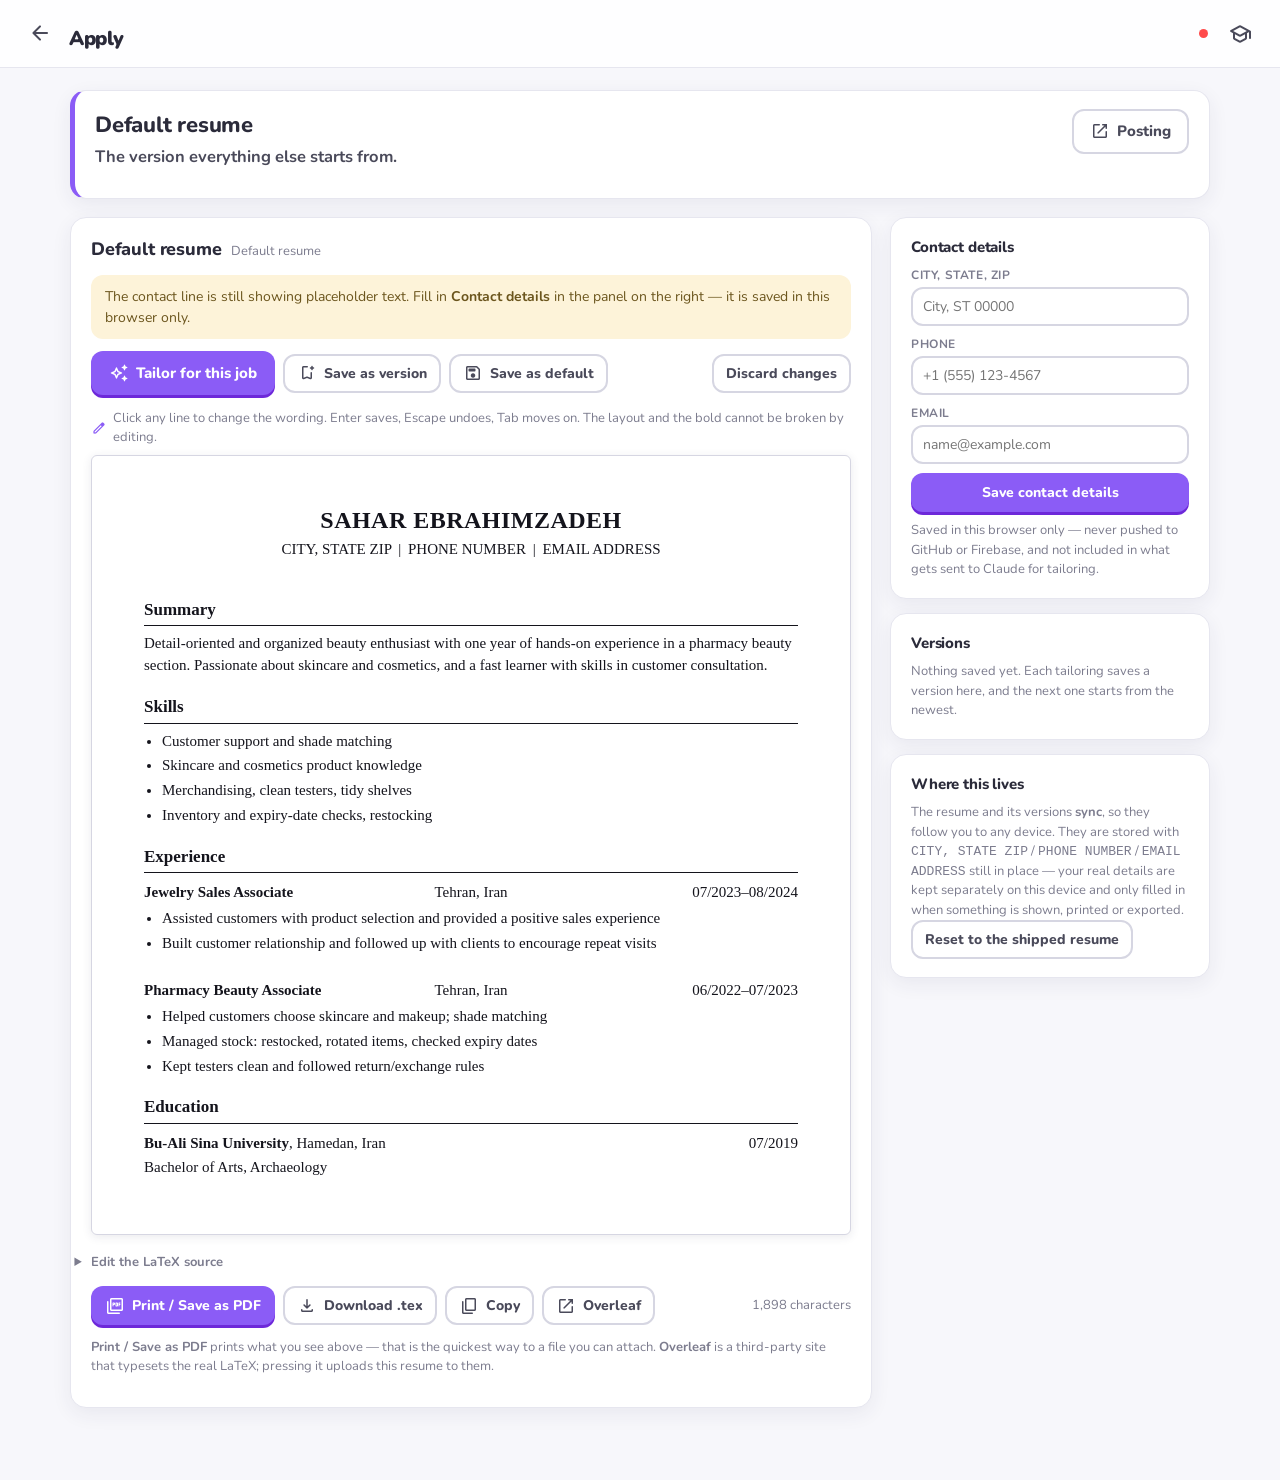
==== apply.html @ a373f222 "Edit the resume by clicking the text, not the LaTeX Click a line in the preview and it becomes edita" ====
<!DOCTYPE html>
<html lang="en">
<head>
  <meta charset="UTF-8" />
  <meta name="viewport" content="width=device-width, initial-scale=1.0" />
  <title>Apply — Jobs</title>
  <link rel="icon" href="data:image/svg+xml,%3Csvg xmlns='http://www.w3.org/2000/svg' viewBox='0 0 32 32'%3E%3Cpath fill='%238b5cf6' d='M11 7V5a3 3 0 0 1 3-3h4a3 3 0 0 1 3 3v2h6a2 2 0 0 1 2 2v16a2 2 0 0 1-2 2H4a2 2 0 0 1-2-2V9a2 2 0 0 1 2-2zm2 0h6V5a1 1 0 0 0-1-1h-4a1 1 0 0 0-1 1z'/%3E%3C/svg%3E" />
  <link rel="preconnect" href="https://fonts.googleapis.com" />
  <link rel="preconnect" href="https://fonts.gstatic.com" crossorigin />
  <link href="https://fonts.googleapis.com/css2?family=Nunito:wght@400;600;700;800;900&family=Vazirmatn:wght@400;500;700;800&display=swap" rel="stylesheet" />
  <link rel="stylesheet" href="https://fonts.googleapis.com/css2?family=Material+Symbols+Rounded:opsz,wght,FILL,GRAD@24,400,0,0" />
  <link rel="stylesheet" href="css/style.css?v=8" />
  <link rel="stylesheet" href="css/apply.css?v=8" />
</head>
<body>
  <header class="topbar">
    <div class="brand">
      <a class="icon-btn" href="index.html" title="Back to jobs" aria-label="Back to jobs">
        <span class="material-symbols-rounded">arrow_back</span>
      </a>
      <span class="brand-name">Apply</span>
    </div>
    <div class="topbar-actions">
      <span id="syncDot" class="sync-dot" title="Sync status"></span>
      <a class="icon-btn" href="interview.html" title="Interview prep" aria-label="Interview prep">
        <span class="material-symbols-rounded">school</span>
      </a>
    </div>
  </header>

  <main class="view">
    <!-- ------------------------------------------------------ the role ---- -->
    <section id="jobCard" class="job-card">
      <div class="job-card-main">
        <div class="job-card-head">
          <h1 id="jobTitle">Default resume</h1>
          <span id="jobCategory" class="chip" hidden></span>
        </div>
        <p id="jobCompany" class="job-company"></p>
        <div id="jobFacts" class="job-facts"></div>
      </div>
      <a id="jobLink" class="btn ghost" target="_blank" rel="noopener noreferrer" hidden>
        <span class="material-symbols-rounded">open_in_new</span> Posting
      </a>
    </section>

    <details id="postingBox" class="posting" hidden>
      <summary>Full posting</summary>
      <pre id="postingText"></pre>
    </details>

    <!-- ------------------------------------------------------ the resume -- -->
    <div class="apply-grid">
      <section class="editor-pane">
        <div class="pane-head">
          <h2 id="editorTitle">Resume</h2>
          <span id="editorState" class="pane-note"></span>
        </div>

        <p id="contactWarn" class="banner warn" hidden>
          The contact line is still showing placeholder text. Fill in
          <strong>Contact details</strong> in the panel on the right — it is saved in this
          browser only.
        </p>

        <div class="toolbar-row">
          <button id="tailorBtn" class="btn primary">
            <span class="material-symbols-rounded">auto_awesome</span> Tailor for this job
          </button>
          <button id="saveVersionBtn" class="btn ghost small">
            <span class="material-symbols-rounded">bookmark_add</span> Save as version
          </button>
          <button id="saveBaseBtn" class="btn ghost small" hidden>
            <span class="material-symbols-rounded">save</span> Save as default
          </button>
          <span class="spacer"></span>
          <button id="revertBtn" class="btn ghost small" hidden>Discard changes</button>
        </div>

        <!-- Opens under the button; nothing is sent until Tailor now. -->
        <div id="tailorPanel" class="tailor-panel" hidden>
          <h3 id="tailorTarget">Tailor this resume</h3>

          <label class="field">
            <span class="label">Anything Claude should know? <em>(optional)</em></span>
            <textarea id="tailorNotes" rows="4" placeholder="e.g. Lead with the jewelry job. Keep it to one page. Use the posting's own words for clienteling. Don't stretch the pharmacy role."></textarea>
          </label>

          <ul class="tailor-facts">
            <li>Claude <strong>Opus 5</strong>, high effort — a few cents and up to a minute.</li>
            <li>Sends the posting and this resume. <strong>Your contact details are not included.</strong></li>
            <li>The result is saved as a new version automatically — nothing is overwritten.</li>
          </ul>

          <div class="toolbar-row">
            <button id="tailorRunBtn" class="btn primary">
              <span class="material-symbols-rounded">auto_awesome</span> Tailor now
            </button>
            <button id="tailorCancelBtn" class="btn ghost small">Cancel</button>
            <span class="spacer"></span>
            <span class="pane-note">Ctrl+Enter</span>
          </div>
        </div>

        <p id="tailorStatus" class="status"></p>

        <!-- What she is actually sending. The LaTeX behind it is one toggle away. -->
        <p class="hint edit-hint">
          <span class="material-symbols-rounded">edit</span>
          Click any line to change the wording. Enter saves, Escape undoes, Tab moves on.
          The layout and the bold cannot be broken by editing.
        </p>
        <div id="paper" class="paper" aria-label="Resume preview"></div>

        <details id="sourceBox" class="source">
          <summary>Edit the LaTeX source</summary>
          <textarea id="latex" spellcheck="false" aria-label="Resume LaTeX source"></textarea>
          <p class="hint">The preview above updates as you type.</p>
        </details>

        <div class="toolbar-row">
          <button id="printBtn" class="btn primary small">
            <span class="material-symbols-rounded">picture_as_pdf</span> Print / Save as PDF
          </button>
          <button id="downloadBtn" class="btn ghost small">
            <span class="material-symbols-rounded">download</span> Download .tex
          </button>
          <button id="copyBtn" class="btn ghost small">
            <span class="material-symbols-rounded">content_copy</span> Copy
          </button>
          <form id="overleafForm" action="https://www.overleaf.com/docs" method="post" target="_blank">
            <input type="hidden" name="snip" id="overleafSnip" />
            <input type="hidden" name="snip_name" id="overleafName" />
            <button type="submit" class="btn ghost small" title="Opens Overleaf in a new tab and typesets it properly there">
              <span class="material-symbols-rounded">open_in_new</span> Overleaf
            </button>
          </form>
          <span class="spacer"></span>
          <span id="charCount" class="pane-note"></span>
        </div>
        <p class="hint">
          <strong>Print / Save as PDF</strong> prints what you see above — that is the quickest way
          to a file you can attach. <strong>Overleaf</strong> is a third-party site that typesets the
          real LaTeX; pressing it uploads this resume to them.
        </p>
      </section>

      <!-- ---------------------------------------------------- side panel -- -->
      <aside class="side-pane">
        <div id="changesBox" class="panel" hidden>
          <h3>What Claude changed</h3>
          <ul id="changesList" class="changes"></ul>
        </div>

        <div class="panel">
          <h3>Contact details</h3>
          <form id="contactForm" class="contact-form" autocomplete="on">
            <label class="field">
              <span class="label">City, state, ZIP</span>
              <input id="contactAddress" type="text" placeholder="City, ST 00000"
                     autocomplete="address-level2" />
            </label>
            <label class="field">
              <span class="label">Phone</span>
              <input id="contactPhone" type="tel" placeholder="+1 (555) 123-4567"
                     autocomplete="tel" />
            </label>
            <label class="field">
              <span class="label">Email</span>
              <input id="contactEmail" type="email" placeholder="name@example.com"
                     autocomplete="email" />
            </label>
            <button type="submit" class="btn primary small wide">Save contact details</button>
          </form>
          <p class="pane-note contact-note">
            Saved in this browser only — never pushed to GitHub or Firebase, and not included
            in what gets sent to Claude for tailoring.
          </p>
        </div>

        <div class="panel">
          <h3>Versions</h3>
          <p id="versionsEmpty" class="pane-note">
            Nothing saved yet. Each tailoring saves a version here, and the next one starts
            from the newest.
          </p>
          <ul id="versionList" class="versions"></ul>
        </div>

        <div class="panel">
          <h3>Where this lives</h3>
          <p class="pane-note">
            The resume and its versions <strong>sync</strong>, so they follow you to any device.
            They are stored with <code>CITY, STATE ZIP</code> / <code>PHONE NUMBER</code> /
            <code>EMAIL ADDRESS</code> still in place — your real details are kept separately on
            this device and only filled in when something is shown, printed or exported.
          </p>
          <button id="resetBtn" class="btn ghost small">Reset to the shipped resume</button>
        </div>
      </aside>
    </div>
  </main>

  <div id="toast" class="toast" hidden></div>

  <script src="js/store.js?v=8"></script>
  <script src="js/sync.js?v=8"></script>
  <script src="js/ui.js?v=8"></script>
  <script src="js/data.js?v=8"></script>
  <script src="js/resume.js?v=8"></script>
  <script src="js/latex-render.js?v=8"></script>
  <script src="js/tailor.js?v=8"></script>
  <script src="js/apply.js?v=8"></script>
</body>
</html>
---- css/style.css ----
/* Jobs — matches the Systems shell. Vanilla, no build. */

:root {
  --bg: #f7f7fb;
  --card: #ffffff;
  --card-2: #f3f4f9;
  --border: #e6e6ef;
  --border-2: #d6d6e2;
  --text: #2b2b3a;
  --soft: #4a4a5a;
  --muted: #7c7c8e;

  --primary: #8b5cf6;
  --primary-2: #7c3aed;
  --primary-dark: #6d28d9;
  --primary-soft: #ede9fe;

  --green: #58cc02;
  --green-dark: #58a700;
  --red: #ff4b4b;
  --red-dark: #e63b3b;
  --red-soft: #ffe1e1;
  --amber-soft: #fdf3d9;
  --amber-ink: #6b551d;

  --r-sm: 12px;
  --r-md: 16px;
  --r-lg: 20px;

  --shadow-md: 0 6px 20px rgba(45, 45, 80, .07);
  --shadow-lg: 0 24px 64px rgba(45, 45, 80, .22);

  --maxw: 1180px;
}

* { box-sizing: border-box; }
html, body { height: 100%; margin: 0; }

body {
  background: var(--bg);
  color: var(--text);
  /* Vazirmatn sits after Nunito so Persian/Arabic glyphs are styled for free */
  font-family: "Nunito", "Vazirmatn", ui-sans-serif, system-ui, -apple-system, "Segoe UI", Roboto, sans-serif;
  font-size: 16.5px;
  line-height: 1.5;
  min-height: 100vh;
  display: flex;
  flex-direction: column;
  -webkit-font-smoothing: antialiased;
  text-rendering: optimizeLegibility;
}

h1, h2, h3 { margin: 0; font-weight: 800; letter-spacing: -0.01em; }
a { color: inherit; text-decoration: none; }
button { font: inherit; color: inherit; cursor: pointer; }

.material-symbols-rounded {
  font-family: "Material Symbols Rounded";
  font-weight: normal; font-style: normal;
  font-size: 24px; line-height: 1;
  display: inline-block; vertical-align: middle;
  -webkit-font-smoothing: antialiased;
}

/* ── topbar ─────────────────────────────────────────── */

.topbar {
  position: sticky; top: 0; z-index: 10;
  display: flex; align-items: center; justify-content: space-between;
  padding: 13px 20px;
  background: rgba(255, 255, 255, .85);
  backdrop-filter: saturate(1.4) blur(10px);
  border-bottom: 1px solid var(--border);
}

.brand { display: flex; align-items: baseline; gap: 9px; }
.brand-mark { color: var(--primary); font-size: 18px; }
.brand-name { font-weight: 900; font-size: 20px; letter-spacing: -0.02em; }
.brand-count { color: var(--muted); font-size: 14px; font-weight: 700; font-variant-numeric: tabular-nums; }

.topbar-actions { display: flex; align-items: center; gap: 6px; }

.icon-btn {
  display: grid; place-items: center;
  width: 40px; height: 40px;
  border: none; border-radius: 50%;
  background: transparent; color: var(--soft);
}
.icon-btn:hover { background: var(--card-2); color: var(--text); }

.sync-dot {
  width: 9px; height: 9px; border-radius: 50%;
  background: var(--green); margin-right: 6px;
  transition: background .2s ease;
}
.sync-dot.offline { background: var(--muted); }
.sync-dot.error { background: var(--red); }

/* ── layout ─────────────────────────────────────────── */

.view {
  flex: 1;
  width: 100%;
  max-width: var(--maxw);
  margin: 0 auto;
  padding: 22px 20px 72px;
}

/* ── controls ───────────────────────────────────────── */

input, select, textarea {
  font: inherit;
  color: var(--text);
  background: var(--card);
  border: 2px solid var(--border-2);
  border-radius: var(--r-sm);
  padding: 10px 13px;
  outline: none;
  transition: border-color .12s ease;
}
input:focus, select:focus, textarea:focus { border-color: var(--primary); }
textarea { resize: vertical; width: 100%; font-family: inherit; line-height: 1.55; }

.btn {
  display: inline-flex; align-items: center; gap: 7px;
  font-weight: 800; font-size: 15px;
  border: 2px solid transparent;
  border-radius: var(--r-sm);
  padding: 9px 16px;
  white-space: nowrap;
  transition: transform .08s ease, background .12s ease, border-color .12s ease;
}
.btn:active { transform: translateY(1px); }
.btn .material-symbols-rounded { font-size: 20px; }

.btn.primary { background: var(--primary); color: #fff; box-shadow: 0 3px 0 var(--primary-dark); }
.btn.primary:hover:not(:disabled) { background: var(--primary-2); }
.btn.primary:disabled { opacity: .55; cursor: default; box-shadow: none; }
.btn.ghost { background: var(--card); border-color: var(--border-2); color: var(--soft); }
.btn.ghost:hover { background: var(--card-2); color: var(--text); }
.btn.danger { background: transparent; color: var(--red-dark); }
.btn.danger:hover { background: var(--red-soft); }
.btn.small { padding: 7px 12px; font-size: 14px; }
.btn.wide { justify-content: center; width: 100%; }
.btn-row { display: flex; gap: 8px; flex-wrap: wrap; }

/* ── toolbar ────────────────────────────────────────── */

.toolbar { display: flex; gap: 10px; align-items: center; margin-bottom: 18px; flex-wrap: wrap; }

.search-wrap { position: relative; flex: 1; min-width: 200px; }
.search-wrap .material-symbols-rounded {
  position: absolute; left: 12px; top: 50%; transform: translateY(-50%);
  color: var(--muted); font-size: 21px; pointer-events: none;
}
.search-wrap input { width: 100%; padding-left: 40px; }

/* ── table ──────────────────────────────────────────── */

.table-wrap {
  background: var(--card);
  border: 1px solid var(--border);
  border-radius: var(--r-md);
  box-shadow: var(--shadow-md);
  overflow-x: auto;
}

table { width: 100%; border-collapse: collapse; font-size: 15px; }

th {
  text-align: left;
  font-size: 12px; font-weight: 800;
  letter-spacing: .05em; text-transform: uppercase;
  color: var(--muted);
  padding: 13px 15px;
  border-bottom: 2px solid var(--border);
  background: var(--card-2);
  white-space: nowrap;
}
th[data-sort] { cursor: pointer; user-select: none; }
th[data-sort]:hover { color: var(--text); }
th .arrow { font-size: 10px; opacity: .8; }

td { padding: 13px 15px; border-bottom: 1px solid var(--border); vertical-align: top; }
tbody tr:last-child td { border-bottom: none; }
tbody tr:hover { background: var(--card-2); }

.cell-title { font-weight: 800; }
.cell-muted { color: var(--muted); }
.cell-pay { font-variant-numeric: tabular-nums; white-space: nowrap; font-weight: 700; }
.col-tight { width: 1%; white-space: nowrap; }

td a { color: var(--primary-2); font-weight: 700; }
td a:hover { text-decoration: underline; }

/* Addresses are reference detail, not something to scan — set back so the
   title and company read first. Still a link, so it colours up on hover. */
.cell-address, .cell-address a { font-size: 13px; font-weight: 500; color: var(--muted); }
.cell-address a:hover { color: var(--primary-2); }

.chip {
  display: inline-block;
  padding: 3px 11px;
  border-radius: 999px;
  font-size: 13px; font-weight: 800;
  white-space: nowrap;
}

.row-edit {
  border: none; background: transparent;
  color: var(--muted); border-radius: 8px;
  padding: 4px 8px; font-size: 14px; font-weight: 700;
}
.row-edit:hover { background: var(--border); color: var(--text); }

/* The primary action on a row — this is what the table exists for. */
.row-apply {
  display: inline-flex; align-items: center; gap: 5px;
  padding: 5px 11px 5px 8px; border-radius: 999px;
  background: var(--primary-soft); color: var(--primary-dark);
  font-size: 14px; font-weight: 800; white-space: nowrap;
}
.row-apply .material-symbols-rounded { font-size: 17px; }
.row-apply:hover { background: var(--primary); color: #fff; }

/* ── empty state ────────────────────────────────────── */

.empty { text-align: center; padding: 70px 24px; color: var(--muted); }
.empty-icon { font-size: 48px; color: var(--border-2); }
.empty-title { font-size: 19px; font-weight: 800; color: var(--text); margin: 10px 0 6px; }
.empty-sub { margin: 0; }

/* ── modals ─────────────────────────────────────────── */

.modal {
  border: none; padding: 0;
  border-radius: var(--r-lg);
  width: min(760px, calc(100vw - 28px));
  max-height: calc(100vh - 40px);
  background: var(--card);
  color: var(--text);
  box-shadow: var(--shadow-lg);
}
.modal.narrow { width: min(500px, calc(100vw - 28px)); }
.modal::backdrop { background: rgba(30, 30, 50, .42); backdrop-filter: blur(2px); }

.modal form { display: flex; flex-direction: column; max-height: calc(100vh - 40px); }

.modal-head {
  display: flex; align-items: center; justify-content: space-between;
  padding: 16px 20px; border-bottom: 1px solid var(--border);
}
.modal-head h2 { font-size: 18px; }

.modal-body { padding: 18px 20px; overflow-y: auto; display: flex; flex-direction: column; gap: 15px; }

.modal-foot {
  display: flex; gap: 8px; align-items: center;
  padding: 14px 20px; border-top: 1px solid var(--border);
  background: var(--card-2);
  border-radius: 0 0 var(--r-lg) var(--r-lg);
}
.spacer { flex: 1; }

/* ── fields ─────────────────────────────────────────── */

.field { display: flex; flex-direction: column; gap: 6px; min-width: 0; }

.label {
  font-size: 12px; font-weight: 800;
  letter-spacing: .05em; text-transform: uppercase;
  color: var(--muted);
}

.hint { font-size: 13px; color: var(--muted); line-height: 1.45; }
.hint.ok { color: var(--green-dark); font-weight: 800; }
.hint.warn { color: var(--red-dark); font-weight: 700; }

.grid { display: grid; grid-template-columns: 1fr 1fr; gap: 15px; }

.with-button { display: flex; gap: 7px; }
.with-button select, .with-button input { flex: 1; min-width: 0; }

.pay-row { display: flex; gap: 7px; align-items: center; }
.pay-row input { width: 0; flex: 1; min-width: 0; }
.pay-row select { flex: 0 0 auto; }
.dash { color: var(--muted); }

.rule { border: none; border-top: 1px solid var(--border); margin: 2px 0; }

.extract-row { display: flex; align-items: center; gap: 12px; flex-wrap: wrap; }
.status { font-size: 14px; color: var(--muted); font-weight: 700; }
.status.error { color: var(--red-dark); }
.status.ok { color: var(--green-dark); }

.checkbox { display: flex; align-items: center; gap: 9px; font-size: 15px; cursor: pointer; }
.checkbox input { width: 18px; height: 18px; padding: 0; accent-color: var(--primary); cursor: pointer; }

.chip-list { display: flex; flex-wrap: wrap; gap: 6px; margin-bottom: 4px; }
.chip-list .chip { display: inline-flex; align-items: center; gap: 7px; }
.chip-list .chip button {
  border: none; background: none; color: inherit;
  opacity: .55; font-size: 15px; line-height: 1; padding: 0;
}
.chip-list .chip button:hover { opacity: 1; }

/* ── toast ──────────────────────────────────────────── */

.toast {
  position: fixed; bottom: 24px; left: 50%; transform: translateX(-50%);
  background: var(--text); color: #fff;
  padding: 11px 20px; border-radius: 999px;
  font-size: 15px; font-weight: 700;
  box-shadow: var(--shadow-md); z-index: 40;
}

@media (max-width: 720px) {
  .grid { grid-template-columns: 1fr; }
  .toolbar { flex-direction: column; align-items: stretch; }
  .view { padding: 16px 14px 60px; }
  td, th { padding: 11px 12px; }
}
---- css/apply.css ----
/* Apply page — the role at the top, the resume underneath. */

/* ── the role ───────────────────────────────────────── */

.job-card {
  display: flex; align-items: flex-start; gap: 16px;
  background: var(--card);
  border: 1px solid var(--border);
  border-left: 5px solid var(--primary);
  border-radius: var(--r-md);
  box-shadow: var(--shadow-md);
  padding: 18px 20px;
}

.job-card-main { flex: 1; min-width: 0; }
.job-card-head { display: flex; align-items: center; gap: 10px; flex-wrap: wrap; }
.job-card-head h1 { font-size: 22px; }
.job-company { margin: 3px 0 0; font-weight: 700; color: var(--soft); }

.job-facts { display: flex; flex-wrap: wrap; gap: 6px 18px; margin-top: 10px; font-size: 14px; }
.job-facts span { color: var(--muted); }
.job-facts b { font-weight: 700; color: var(--soft); }
.job-facts a { color: var(--primary-2); font-weight: 700; }
.job-facts a:hover { text-decoration: underline; }

.posting {
  margin-top: 12px;
  background: var(--card);
  border: 1px solid var(--border);
  border-radius: var(--r-md);
  padding: 12px 16px;
}
.posting summary { cursor: pointer; font-weight: 700; color: var(--soft); }
.posting pre {
  margin: 12px 0 0; max-height: 300px; overflow: auto;
  white-space: pre-wrap; word-break: break-word;
  font-size: 13px; line-height: 1.55; color: var(--soft);
}

/* ── layout ─────────────────────────────────────────── */

.apply-grid {
  display: grid; grid-template-columns: minmax(0, 1fr) 320px;
  gap: 18px; margin-top: 18px; align-items: start;
}

.editor-pane, .panel {
  background: var(--card);
  border: 1px solid var(--border);
  border-radius: var(--r-md);
  box-shadow: var(--shadow-md);
  padding: 18px 20px;
}

.side-pane { display: flex; flex-direction: column; gap: 14px; }

.pane-head { display: flex; align-items: baseline; gap: 10px; margin-bottom: 12px; }
.pane-head h2 { font-size: 18px; }
.panel h3 { font-size: 15px; margin-bottom: 8px; }
.pane-note { color: var(--muted); font-size: 13px; margin: 0; }

.toolbar-row {
  display: flex; flex-wrap: wrap; align-items: center; gap: 8px; margin: 10px 0;
}
.toolbar-row .spacer { flex: 1; }
.toolbar-row form { margin: 0; }

.edit-hint {
  display: flex; align-items: center; gap: 6px;
  margin: 0 0 8px;
}
.edit-hint .material-symbols-rounded { font-size: 16px; color: var(--primary); }

/* ── the rendered resume ────────────────────────────── */

/* Approximates the compiled PDF: serif face, the article class's heading
   weights, and a sheet of paper to sit on. */
.paper {
  background: #fff;
  border: 1px solid var(--border-2);
  border-radius: 6px;
  box-shadow: 0 2px 10px rgba(45, 45, 80, .10);
  padding: 46px 52px;
  font-family: "Latin Modern Roman", "Computer Modern", Georgia, "Times New Roman", Times, serif;
  font-size: 15px;
  line-height: 1.45;
  color: #14141c;
  overflow-x: auto;
}

.paper p { margin: 0 0 9px; }
.paper a { color: inherit; text-decoration: none; }
.paper a:hover { text-decoration: underline; }

/* Matches the \titleformat rule in the preamble. */
.paper h2 {
  font-size: 17px; font-weight: 700; letter-spacing: 0;
  margin: 18px 0 7px;
  padding-bottom: 3px;
  border-bottom: 1px solid #14141c;
}
.paper h2:first-child { margin-top: 0; }
.paper h3 { font-size: 15px; font-weight: 700; margin: 13px 0 5px; }

.paper ul, .paper ol { margin: 4px 0 9px; padding-left: 18px; }
.paper li { margin: 0 0 3px; }

/* \hfill — parts pushed apart across the line */
.r-row { display: flex; gap: 14px; align-items: baseline; margin: 9px 0 2px; }
.r-row > span:first-child { text-align: left; }
.r-row > span { flex: 1; text-align: center; }
.r-row > span:last-child { text-align: right; white-space: nowrap; }
.r-row > span:only-child { text-align: left; }

.r-center { text-align: center; margin-bottom: 14px; line-height: 1.5; }

.r-xl { font-size: 24px; letter-spacing: .02em; }
.r-lg { font-size: 20px; }
.r-md { font-size: 17px; }
.r-sm { font-size: 13px; }
.r-xs { font-size: 12px; }
.r-ul { text-decoration: underline; }
.r-tt { font-family: ui-monospace, Consolas, monospace; font-size: .92em; }

/* ── click a line to edit it ────────────────────────── */

/* Each .ed is one run of prose. The formatting around it is not selectable,
   so editing can only ever change words. */
.ed {
  cursor: text;
  border-radius: 3px;
  /* box-shadow rather than padding, so nothing shifts on hover */
  transition: background-color .12s ease, box-shadow .12s ease;
}
.paper:hover .ed:hover {
  background: #fff6d8;
  box-shadow: 0 0 0 2px #fff6d8;
}
.ed-active,
.paper:hover .ed-active:hover {
  background: #fff;
  box-shadow: 0 0 0 2px var(--primary);
  outline: none;
}
.ed-locked { cursor: not-allowed; opacity: .95; }
.paper:hover .ed-locked:hover {
  background: var(--card-2);
  box-shadow: 0 0 0 2px var(--card-2);
}

/* ── the source, tucked away ────────────────────────── */

.source { margin-top: 14px; }
.source summary {
  cursor: pointer; font-size: 13px; font-weight: 700;
  color: var(--muted); padding: 4px 0;
  list-style-position: outside;
}
.source summary:hover { color: var(--primary-2); }

#latex {
  width: 100%; min-height: 320px; resize: vertical; margin-top: 8px;
  font-family: ui-monospace, "Cascadia Mono", "SF Mono", Menlo, Consolas, monospace;
  font-size: 13px; line-height: 1.6;
  tab-size: 2;
  white-space: pre; overflow-wrap: normal; overflow-x: auto;
}

/* ── banners ────────────────────────────────────────── */

.banner {
  border-radius: var(--r-sm); padding: 11px 14px;
  font-size: 14px; margin: 0 0 12px;
}
.banner.warn { background: var(--amber-soft); color: var(--amber-ink); }

/* ── tailoring confirmation ─────────────────────────── */

.tailor-panel {
  background: var(--card-2);
  border: 1px solid var(--border-2);
  border-radius: var(--r-md);
  padding: 15px 17px;
  margin: 4px 0 12px;
}
.tailor-panel h3 { font-size: 15px; margin-bottom: 11px; }
.tailor-panel .field { display: grid; gap: 4px; }
.tailor-panel .label { font-size: 13px; font-weight: 700; color: var(--soft); }
.tailor-panel .label em { font-weight: 500; color: var(--muted); font-style: normal; }
.tailor-panel textarea { font-size: 14px; resize: vertical; }
.tailor-panel .toolbar-row { margin-bottom: 0; }

.tailor-facts {
  list-style: none; margin: 11px 0 4px; padding: 0;
  display: grid; gap: 5px;
  font-size: 12.5px; color: var(--muted);
}
.tailor-facts li { padding-left: 15px; position: relative; }
.tailor-facts li::before {
  content: "•"; position: absolute; left: 2px; color: var(--border-2); font-weight: 800;
}
.tailor-facts strong { color: var(--soft); font-weight: 800; }

/* ── contact details ────────────────────────────────── */

.contact-form { display: grid; gap: 9px; }
.contact-form .field { display: grid; gap: 3px; }
.contact-form .label { font-size: 12px; font-weight: 700; color: var(--muted); }
.contact-form input { font-size: 14px; padding: 7px 10px; }
.btn.wide { width: 100%; justify-content: center; }
.contact-note { margin-top: 9px; }

/* ── changes + versions ─────────────────────────────── */

.changes { list-style: none; margin: 0; padding: 0; display: grid; gap: 8px; }
.changes li {
  font-size: 13px; line-height: 1.5; color: var(--soft);
  padding-left: 18px; position: relative;
}
.changes li::before {
  content: "→"; position: absolute; left: 0; color: var(--primary); font-weight: 800;
}

.versions { list-style: none; margin: 0; padding: 0; display: grid; gap: 8px; }
.versions:empty { display: none; }

.version {
  border: 1px solid var(--border); border-radius: var(--r-sm);
  padding: 9px 11px; display: flex; align-items: center; gap: 8px;
}
.version.active { border-color: var(--primary); background: var(--primary-soft); }
.version-main { flex: 1; min-width: 0; cursor: pointer; }
.version-name {
  font-weight: 700; font-size: 14px;
  overflow: hidden; text-overflow: ellipsis; white-space: nowrap;
}
.version-date { font-size: 12px; color: var(--muted); }

.version button {
  background: none; border: none; padding: 2px 5px; border-radius: 7px;
  color: var(--muted); line-height: 1;
}
.version button:hover { background: var(--red-soft); color: var(--red-dark); }

/* ── narrow screens ─────────────────────────────────── */

@media (max-width: 900px) {
  .apply-grid { grid-template-columns: minmax(0, 1fr); }
  .job-card { flex-direction: column; }
  .paper { padding: 26px 22px; font-size: 14px; }
  .r-row { flex-wrap: wrap; gap: 2px 12px; }
  .r-row > span, .r-row > span:last-child { text-align: left; flex: none; }
  #latex { min-height: 260px; }
}

/* Ctrl+P prints just the resume, no chrome. The page margin matches the
   geometry package in the preamble (0.85in), so the printed page and the
   Overleaf PDF have the same shape — without it the text runs edge to edge. */
@media print {
  /* The margin lives on .paper, not on @page. A browser's "Margins: None"
     setting overrides @page and would print edge to edge; element padding it
     cannot touch. @page is zeroed so the two don't stack. */
  @page { size: letter; margin: 0; }

  .topbar, .job-card, .posting, .side-pane, .toolbar-row, .source,
  .banner, .hint, .status, .pane-head, .toast,
  .tailor-panel { display: none !important; }

  html, body { background: #fff; margin: 0; padding: 0; }
  .view { padding: 0; margin: 0; max-width: none; width: auto; }
  .apply-grid { display: block; gap: 0; margin: 0; }
  .editor-pane { border: none; box-shadow: none; padding: 0; border-radius: 0; }

  .paper {
    border: none; box-shadow: none; border-radius: 0; margin: 0; width: auto;
    padding: 0.85in;                  /* matches \usepackage[margin=0.85in]{geometry} */
    font-size: 11pt; line-height: 1.4;
    overflow: visible;
  }
  /* no editing affordances on paper */
  .ed, .ed-active, .ed-locked {
    background: none !important; box-shadow: none !important; cursor: auto;
  }
  /* Don't strand a heading or split a job across the page break. */
  .paper h2, .paper h3 { break-after: avoid; page-break-after: avoid; }
  .paper .r-row { break-after: avoid; page-break-after: avoid; }
  .paper li { break-inside: avoid; page-break-inside: avoid; }
}
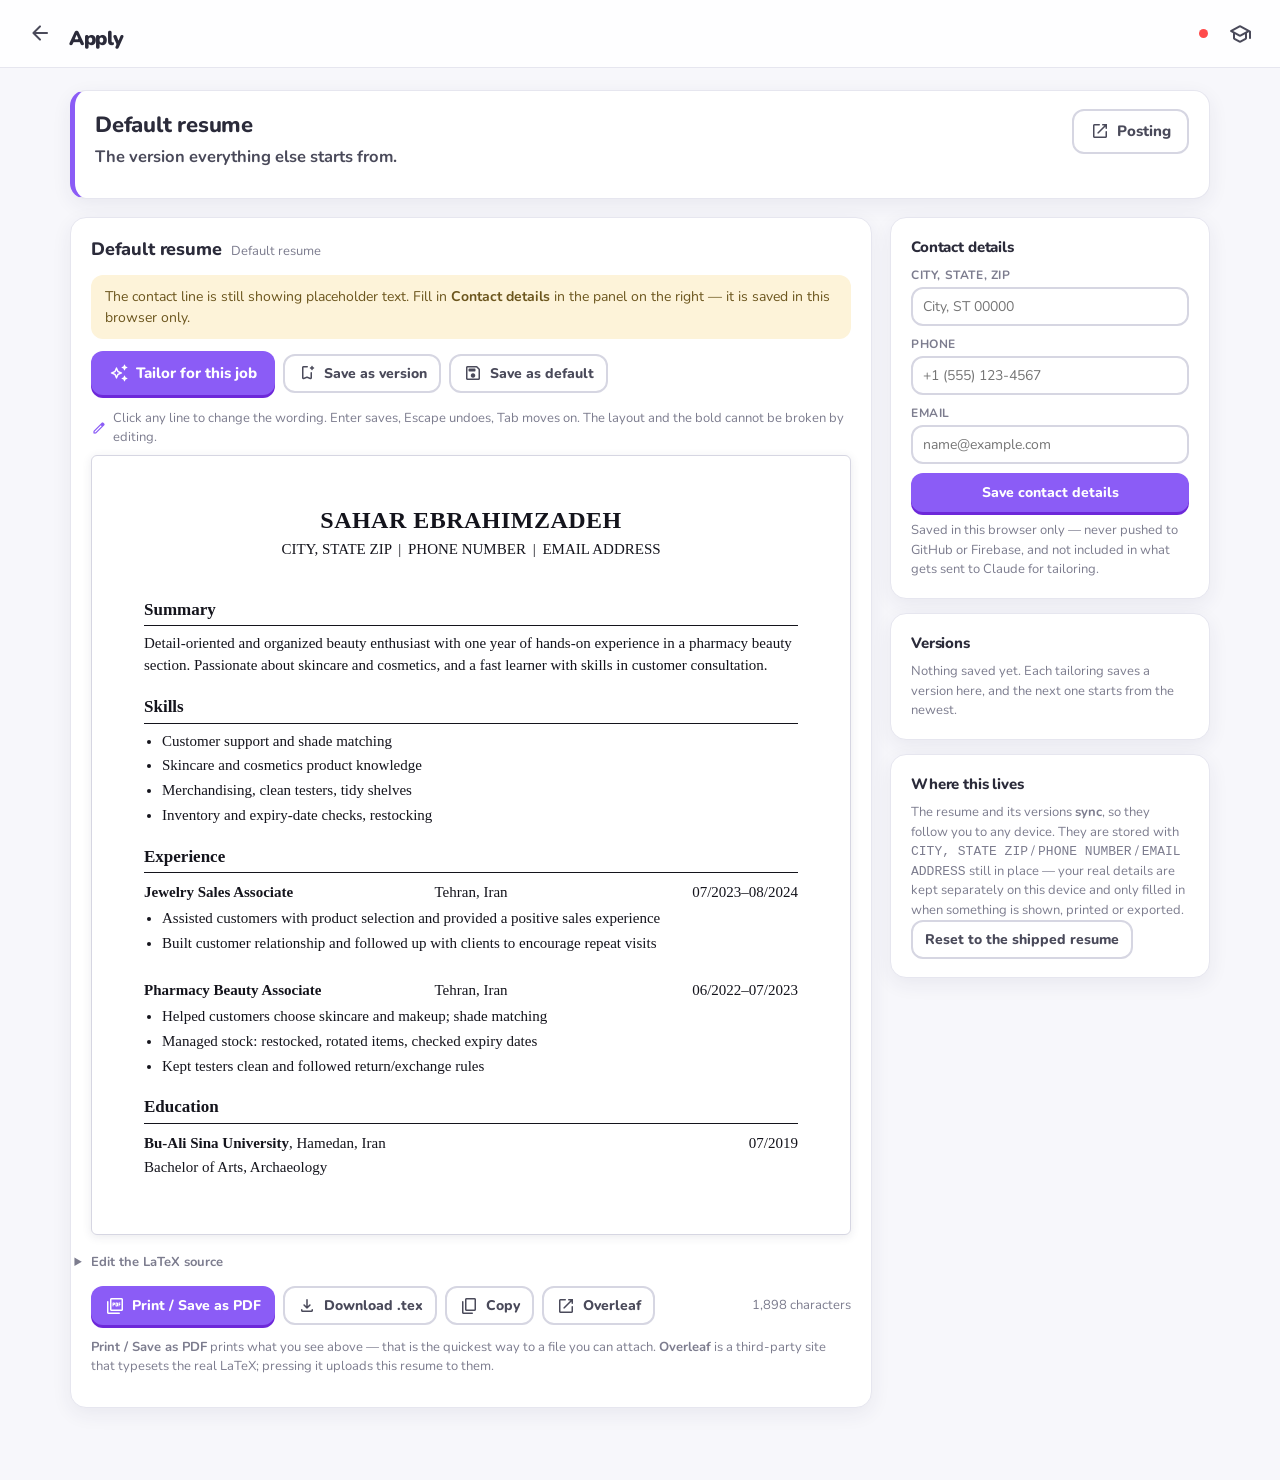
==== commit 48699211: "Autosave the resume — edits were being lost on reload Firebase held no resume keys at all, which rul" ====
--- a/apply.html
+++ b/apply.html
@@ -9,8 +9,8 @@
   <link rel="preconnect" href="https://fonts.gstatic.com" crossorigin />
   <link href="https://fonts.googleapis.com/css2?family=Nunito:wght@400;600;700;800;900&family=Vazirmatn:wght@400;500;700;800&display=swap" rel="stylesheet" />
   <link rel="stylesheet" href="https://fonts.googleapis.com/css2?family=Material+Symbols+Rounded:opsz,wght,FILL,GRAD@24,400,0,0" />
-  <link rel="stylesheet" href="css/style.css?v=8" />
-  <link rel="stylesheet" href="css/apply.css?v=8" />
+  <link rel="stylesheet" href="css/style.css?v=9" />
+  <link rel="stylesheet" href="css/apply.css?v=9" />
 </head>
 <body>
   <header class="topbar">
@@ -74,7 +74,6 @@
             <span class="material-symbols-rounded">save</span> Save as default
           </button>
           <span class="spacer"></span>
-          <button id="revertBtn" class="btn ghost small" hidden>Discard changes</button>
         </div>
 
         <!-- Opens under the button; nothing is sent until Tailor now. -->
@@ -203,13 +202,13 @@
 
   <div id="toast" class="toast" hidden></div>
 
-  <script src="js/store.js?v=8"></script>
-  <script src="js/sync.js?v=8"></script>
-  <script src="js/ui.js?v=8"></script>
-  <script src="js/data.js?v=8"></script>
-  <script src="js/resume.js?v=8"></script>
-  <script src="js/latex-render.js?v=8"></script>
-  <script src="js/tailor.js?v=8"></script>
-  <script src="js/apply.js?v=8"></script>
+  <script src="js/store.js?v=9"></script>
+  <script src="js/sync.js?v=9"></script>
+  <script src="js/ui.js?v=9"></script>
+  <script src="js/data.js?v=9"></script>
+  <script src="js/resume.js?v=9"></script>
+  <script src="js/latex-render.js?v=9"></script>
+  <script src="js/tailor.js?v=9"></script>
+  <script src="js/apply.js?v=9"></script>
 </body>
 </html>
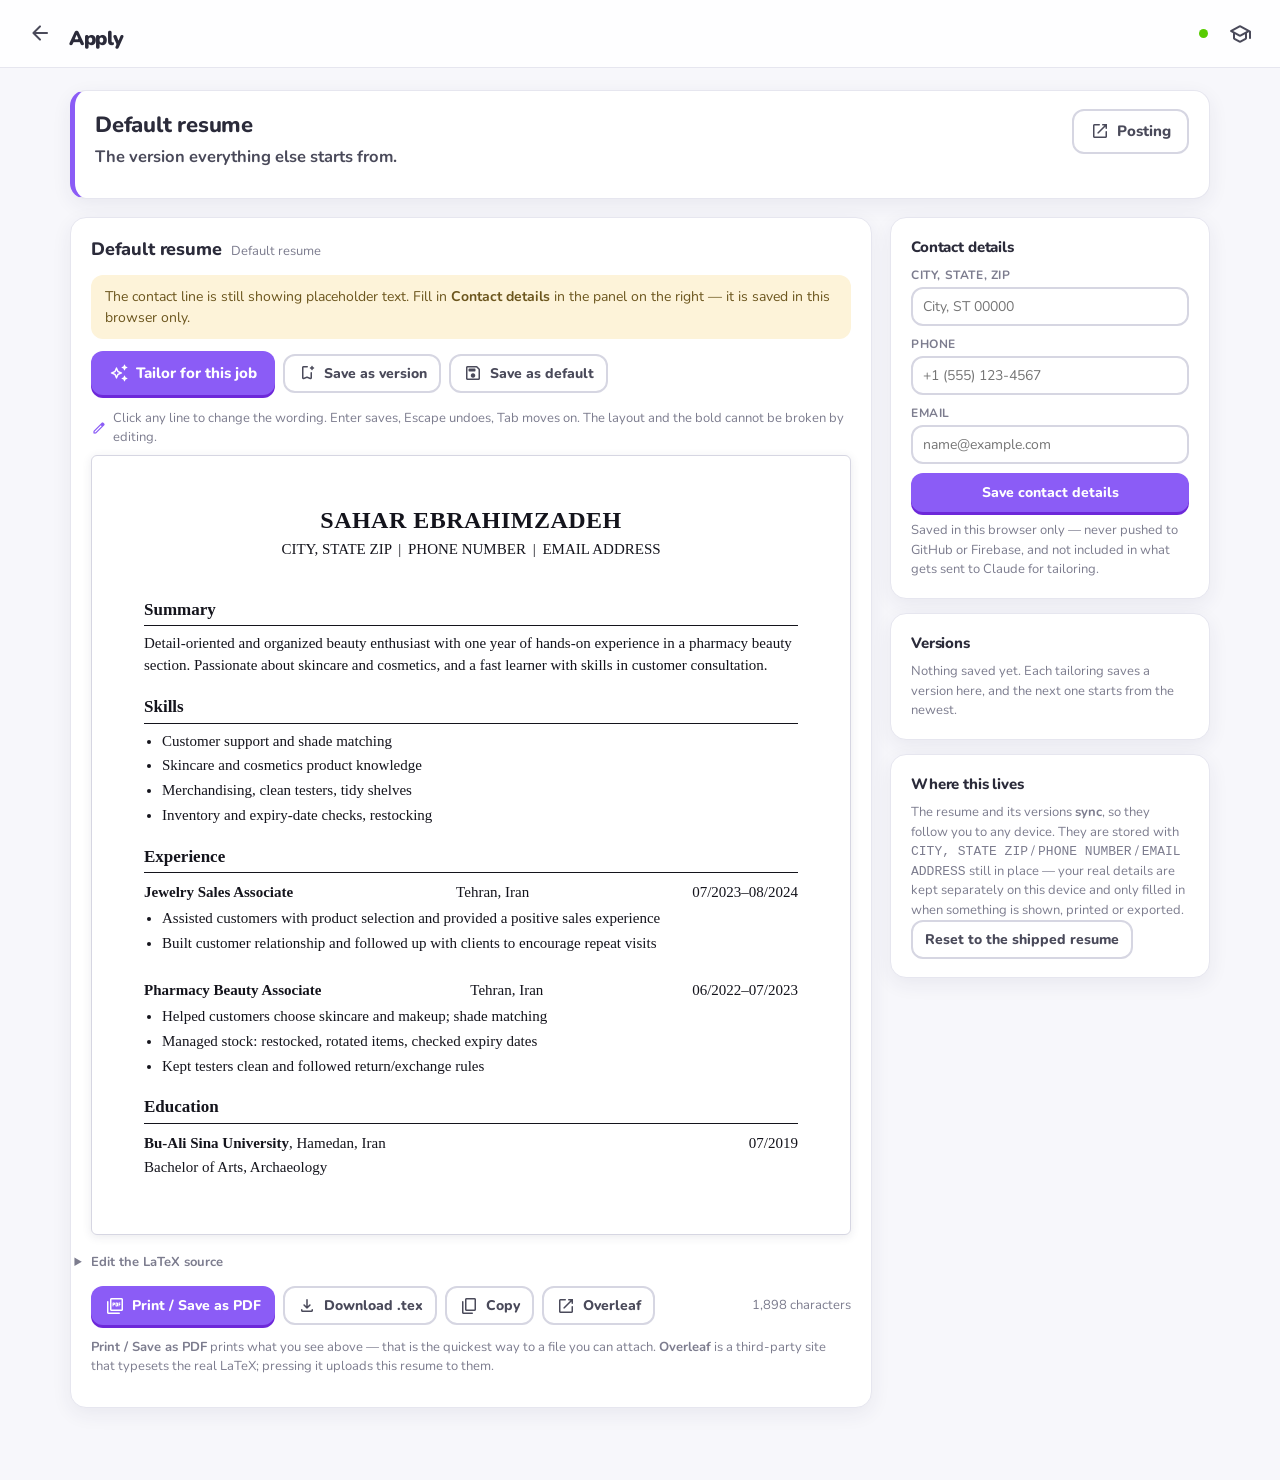
==== commit 1b3c9291: "Fix the date column in print; add a minimal-edit mode to tailoring The title/place/date row was laid" ====
--- a/apply.html
+++ b/apply.html
@@ -9,8 +9,8 @@
   <link rel="preconnect" href="https://fonts.gstatic.com" crossorigin />
   <link href="https://fonts.googleapis.com/css2?family=Nunito:wght@400;600;700;800;900&family=Vazirmatn:wght@400;500;700;800&display=swap" rel="stylesheet" />
   <link rel="stylesheet" href="https://fonts.googleapis.com/css2?family=Material+Symbols+Rounded:opsz,wght,FILL,GRAD@24,400,0,0" />
-  <link rel="stylesheet" href="css/style.css?v=9" />
-  <link rel="stylesheet" href="css/apply.css?v=9" />
+  <link rel="stylesheet" href="css/style.css?v=10" />
+  <link rel="stylesheet" href="css/apply.css?v=10" />
 </head>
 <body>
   <header class="topbar">
@@ -85,6 +85,19 @@
             <textarea id="tailorNotes" rows="4" placeholder="e.g. Lead with the jewelry job. Keep it to one page. Use the posting's own words for clienteling. Don't stretch the pharmacy role."></textarea>
           </label>
 
+          <div class="field scope-field">
+            <label class="checkbox">
+              <input id="tailorMinimal" type="checkbox" />
+              <span>
+                <strong>Only do what I asked</strong> — leave every other word exactly as it is.
+              </span>
+            </label>
+            <span class="hint">
+              Off, it re-words and re-orders the whole resume for this posting. On, it changes
+              nothing you did not mention — use this for a small fix.
+            </span>
+          </div>
+
           <ul class="tailor-facts">
             <li>Claude <strong>Opus 5</strong>, high effort — a few cents and up to a minute.</li>
             <li>Sends the posting and this resume. <strong>Your contact details are not included.</strong></li>
@@ -202,13 +215,13 @@
 
   <div id="toast" class="toast" hidden></div>
 
-  <script src="js/store.js?v=9"></script>
-  <script src="js/sync.js?v=9"></script>
-  <script src="js/ui.js?v=9"></script>
-  <script src="js/data.js?v=9"></script>
-  <script src="js/resume.js?v=9"></script>
-  <script src="js/latex-render.js?v=9"></script>
-  <script src="js/tailor.js?v=9"></script>
-  <script src="js/apply.js?v=9"></script>
+  <script src="js/store.js?v=10"></script>
+  <script src="js/sync.js?v=10"></script>
+  <script src="js/ui.js?v=10"></script>
+  <script src="js/data.js?v=10"></script>
+  <script src="js/resume.js?v=10"></script>
+  <script src="js/latex-render.js?v=10"></script>
+  <script src="js/tailor.js?v=10"></script>
+  <script src="js/apply.js?v=10"></script>
 </body>
 </html>
--- a/css/apply.css
+++ b/css/apply.css
@@ -105,12 +105,21 @@
 .paper ul, .paper ol { margin: 4px 0 9px; padding-left: 18px; }
 .paper li { margin: 0 0 3px; }
 
-/* \hfill — parts pushed apart across the line */
-.r-row { display: flex; gap: 14px; align-items: baseline; margin: 9px 0 2px; }
-.r-row > span:first-child { text-align: left; }
-.r-row > span { flex: 1; text-align: center; }
-.r-row > span:last-child { text-align: right; white-space: nowrap; }
-.r-row > span:only-child { text-align: left; }
+/* \hfill — parts pushed apart across the line.
+   The push comes from auto margins, not from `flex: 1` ratios: during print
+   fragmentation the ratio resolution collapses and the whole row bunches up
+   against the title. Auto margins survive that, and mean the last part is
+   pinned to the right edge whatever the row width turns out to be. */
+.r-row {
+  display: flex; width: 100%;
+  justify-content: space-between;
+  gap: 14px; align-items: baseline;
+  margin: 9px 0 2px;
+}
+.r-row > span { flex: 0 1 auto; text-align: center; }
+.r-row > span:first-child { text-align: left; margin-right: auto; }
+.r-row > span:last-child { text-align: right; margin-left: auto; white-space: nowrap; }
+.r-row > span:only-child { text-align: left; margin: 0; }
 
 .r-center { text-align: center; margin-bottom: 14px; line-height: 1.5; }
 
@@ -189,6 +198,16 @@
 .tailor-panel .label em { font-weight: 500; color: var(--muted); font-style: normal; }
 .tailor-panel textarea { font-size: 14px; resize: vertical; }
 .tailor-panel .toolbar-row { margin-bottom: 0; }
+
+.scope-field {
+  margin-top: 11px; padding-top: 11px;
+  border-top: 1px solid var(--border);
+  display: grid; gap: 4px;
+}
+.scope-field .checkbox { align-items: flex-start; font-size: 14px; }
+.scope-field .checkbox input { margin-top: 2px; flex: none; }
+
+.status.warn { color: var(--amber-ink); }
 
 .tailor-facts {
   list-style: none; margin: 11px 0 4px; padding: 0;
@@ -283,6 +302,17 @@
   }
   /* Don't strand a heading or split a job across the page break. */
   .paper h2, .paper h3 { break-after: avoid; page-break-after: avoid; }
-  .paper .r-row { break-after: avoid; page-break-after: avoid; }
   .paper li { break-inside: avoid; page-break-inside: avoid; }
-}
+
+  /* Keep the title/place/date row full width and its last part hard right.
+     break-after on a flex container is what collapsed this in print, so the
+     row keeps its own rule rather than inheriting the one above. */
+  .paper .r-row {
+    display: flex !important;
+    width: 100% !important;
+    justify-content: space-between !important;
+    break-inside: avoid; page-break-inside: avoid;
+  }
+  .paper .r-row > span:first-child { margin-right: auto !important; text-align: left !important; }
+  .paper .r-row > span:last-child { margin-left: auto !important; text-align: right !important; }
+}
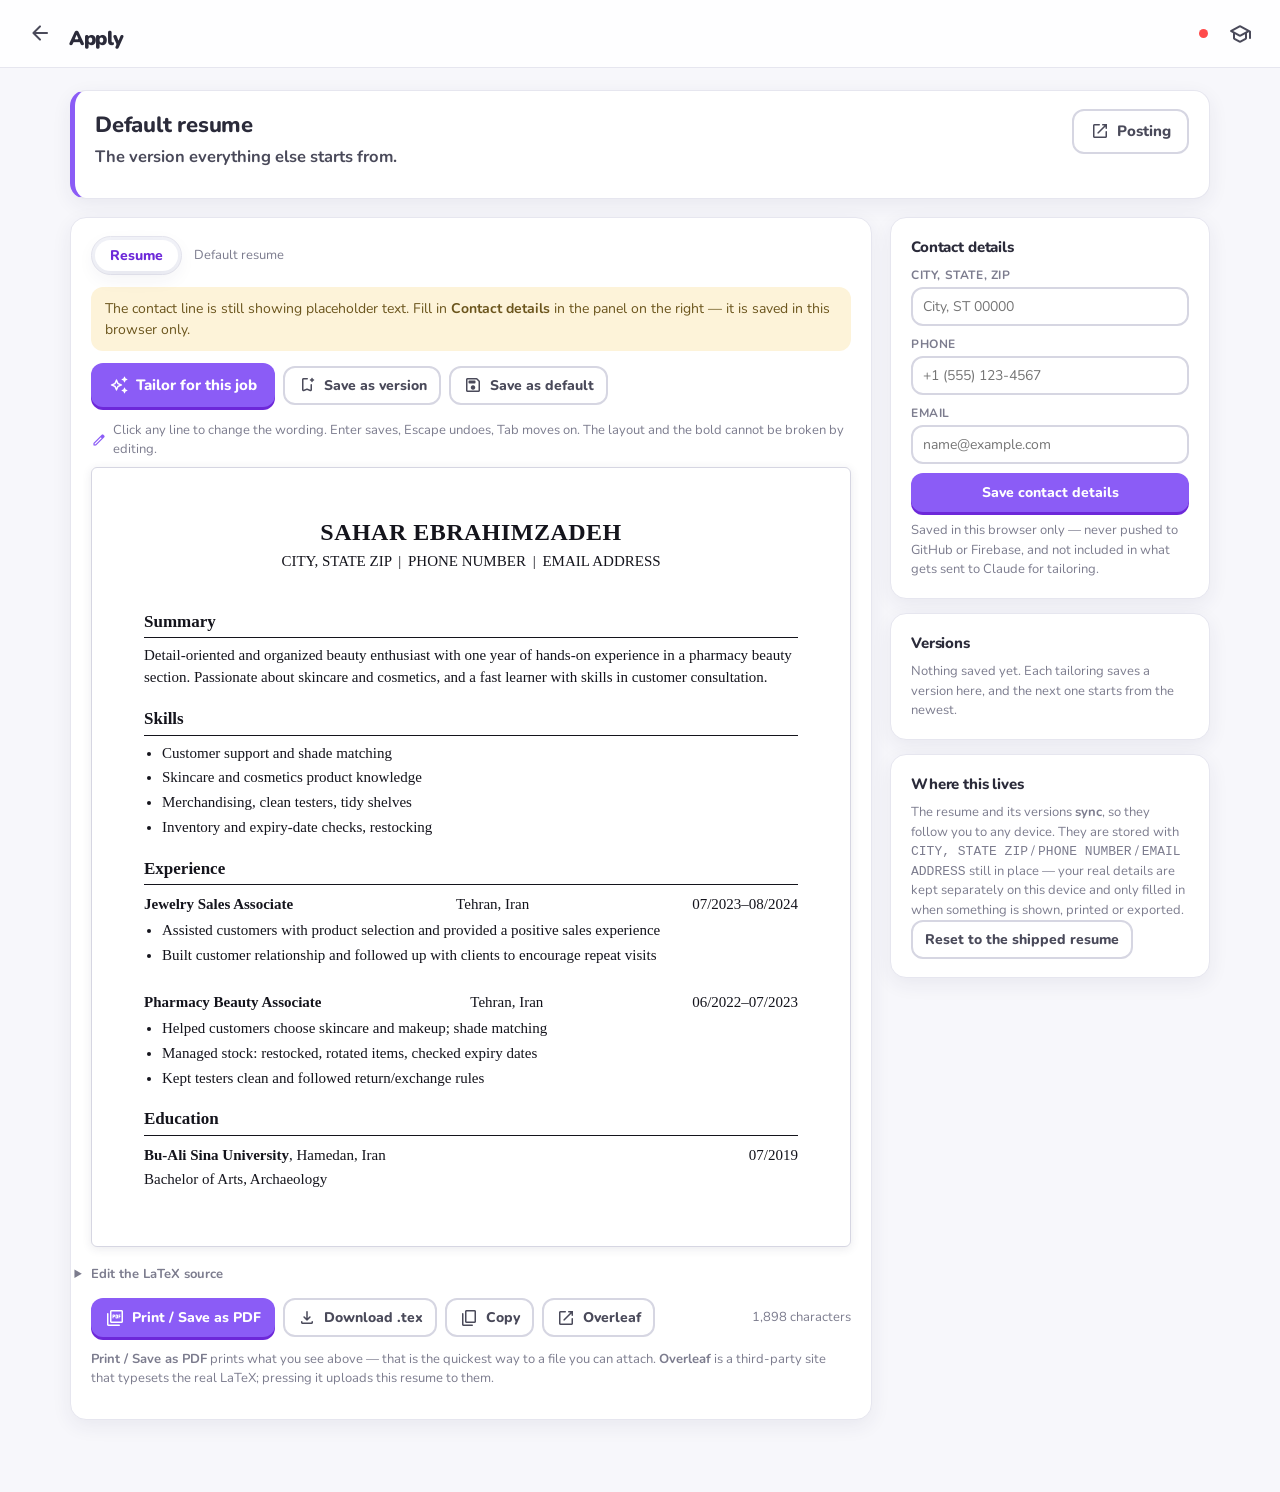
==== commit ace09ce7: "Add a cover letter, written by Claude, on the same page as the resume Two tabs in the editor pane. j" ====
--- a/apply.html
+++ b/apply.html
@@ -9,8 +9,8 @@
   <link rel="preconnect" href="https://fonts.gstatic.com" crossorigin />
   <link href="https://fonts.googleapis.com/css2?family=Nunito:wght@400;600;700;800;900&family=Vazirmatn:wght@400;500;700;800&display=swap" rel="stylesheet" />
   <link rel="stylesheet" href="https://fonts.googleapis.com/css2?family=Material+Symbols+Rounded:opsz,wght,FILL,GRAD@24,400,0,0" />
-  <link rel="stylesheet" href="css/style.css?v=10" />
-  <link rel="stylesheet" href="css/apply.css?v=10" />
+  <link rel="stylesheet" href="css/style.css?v=11" />
+  <link rel="stylesheet" href="css/apply.css?v=11" />
 </head>
 <body>
   <header class="topbar">
@@ -53,9 +53,13 @@
     <div class="apply-grid">
       <section class="editor-pane">
         <div class="pane-head">
-          <h2 id="editorTitle">Resume</h2>
+          <div id="docTabs" class="doc-tabs" role="tablist">
+            <button id="tabResume" class="doc-tab is-on" type="button" role="tab">Resume</button>
+            <button id="tabCover" class="doc-tab" type="button" role="tab">Cover letter</button>
+          </div>
           <span id="editorState" class="pane-note"></span>
         </div>
+        <h2 id="editorTitle" class="sr-only">Resume</h2>
 
         <p id="contactWarn" class="banner warn" hidden>
           The contact line is still showing placeholder text. Fill in
@@ -65,7 +69,8 @@
 
         <div class="toolbar-row">
           <button id="tailorBtn" class="btn primary">
-            <span class="material-symbols-rounded">auto_awesome</span> Tailor for this job
+            <span class="material-symbols-rounded">auto_awesome</span>
+            <span id="tailorBtnLabel">Tailor for this job</span>
           </button>
           <button id="saveVersionBtn" class="btn ghost small">
             <span class="material-symbols-rounded">bookmark_add</span> Save as version
@@ -215,13 +220,14 @@
 
   <div id="toast" class="toast" hidden></div>
 
-  <script src="js/store.js?v=10"></script>
-  <script src="js/sync.js?v=10"></script>
-  <script src="js/ui.js?v=10"></script>
-  <script src="js/data.js?v=10"></script>
-  <script src="js/resume.js?v=10"></script>
-  <script src="js/latex-render.js?v=10"></script>
-  <script src="js/tailor.js?v=10"></script>
-  <script src="js/apply.js?v=10"></script>
+  <script src="js/store.js?v=11"></script>
+  <script src="js/sync.js?v=11"></script>
+  <script src="js/ui.js?v=11"></script>
+  <script src="js/data.js?v=11"></script>
+  <script src="js/resume.js?v=11"></script>
+  <script src="js/cover.js?v=11"></script>
+  <script src="js/latex-render.js?v=11"></script>
+  <script src="js/tailor.js?v=11"></script>
+  <script src="js/apply.js?v=11"></script>
 </body>
 </html>
--- a/css/apply.css
+++ b/css/apply.css
@@ -54,8 +54,29 @@
 
 .side-pane { display: flex; flex-direction: column; gap: 14px; }
 
-.pane-head { display: flex; align-items: baseline; gap: 10px; margin-bottom: 12px; }
+.pane-head { display: flex; align-items: center; gap: 12px; margin-bottom: 12px; }
 .pane-head h2 { font-size: 18px; }
+
+.sr-only {
+  position: absolute; width: 1px; height: 1px;
+  padding: 0; margin: -1px; overflow: hidden;
+  clip: rect(0 0 0 0); white-space: nowrap; border: 0;
+}
+
+.doc-tabs {
+  display: inline-flex; gap: 2px;
+  background: var(--card-2);
+  border: 1px solid var(--border);
+  border-radius: 999px;
+  padding: 3px;
+}
+.doc-tab {
+  border: none; background: none;
+  padding: 5px 15px; border-radius: 999px;
+  font-size: 14px; font-weight: 800; color: var(--muted);
+}
+.doc-tab:hover { color: var(--text); }
+.doc-tab.is-on { background: var(--card); color: var(--primary-dark); box-shadow: var(--shadow-md); }
 .panel h3 { font-size: 15px; margin-bottom: 8px; }
 .pane-note { color: var(--muted); font-size: 13px; margin: 0; }
 
@@ -282,7 +303,7 @@
   @page { size: letter; margin: 0; }
 
   .topbar, .job-card, .posting, .side-pane, .toolbar-row, .source,
-  .banner, .hint, .status, .pane-head, .toast,
+  .banner, .hint, .status, .pane-head, .toast, .doc-tabs,
   .tailor-panel { display: none !important; }
 
   html, body { background: #fff; margin: 0; padding: 0; }
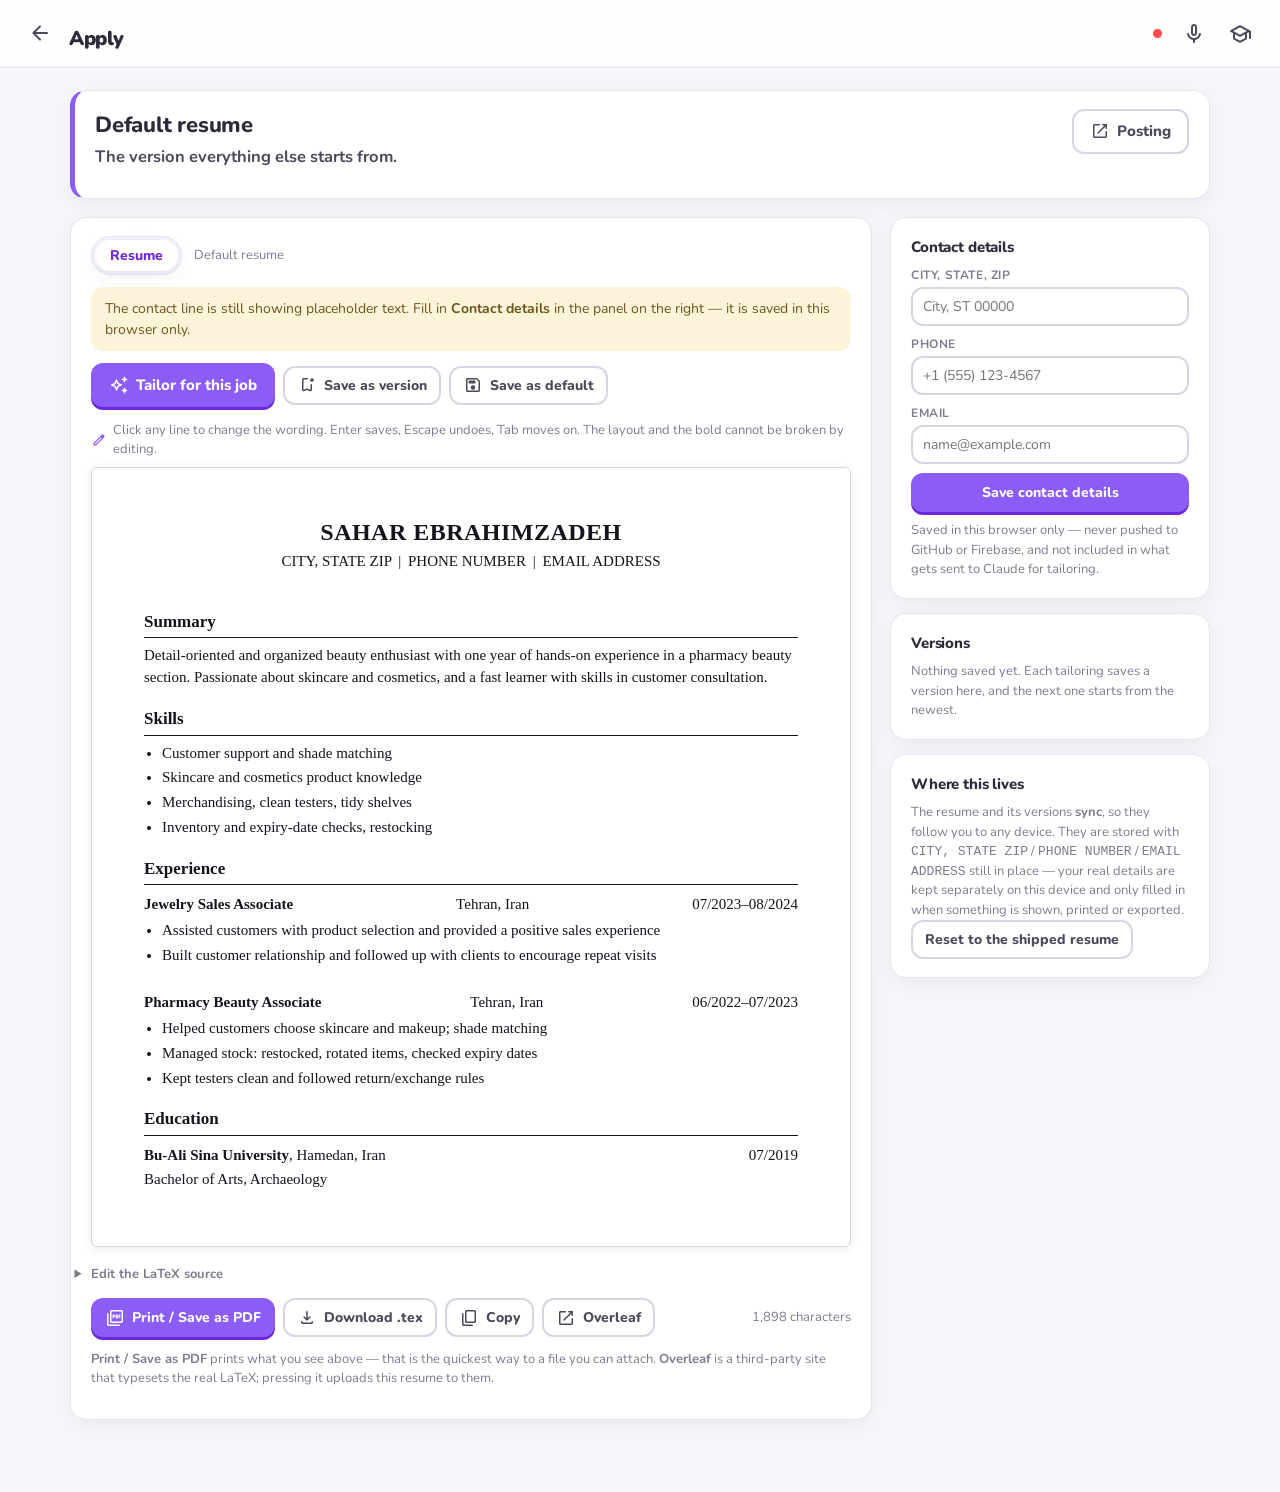
==== commit 2a7d171a: "Replace the mock interview with a researched, per-job question sheet The previous version was wrong:" ====
--- a/apply.html
+++ b/apply.html
@@ -9,8 +9,8 @@
   <link rel="preconnect" href="https://fonts.gstatic.com" crossorigin />
   <link href="https://fonts.googleapis.com/css2?family=Nunito:wght@400;600;700;800;900&family=Vazirmatn:wght@400;500;700;800&display=swap" rel="stylesheet" />
   <link rel="stylesheet" href="https://fonts.googleapis.com/css2?family=Material+Symbols+Rounded:opsz,wght,FILL,GRAD@24,400,0,0" />
-  <link rel="stylesheet" href="css/style.css?v=11" />
-  <link rel="stylesheet" href="css/apply.css?v=11" />
+  <link rel="stylesheet" href="css/style.css?v=13" />
+  <link rel="stylesheet" href="css/apply.css?v=13" />
 </head>
 <body>
   <header class="topbar">
@@ -22,6 +22,9 @@
     </div>
     <div class="topbar-actions">
       <span id="syncDot" class="sync-dot" title="Sync status"></span>
+      <a id="interviewLink" class="icon-btn" href="mock.html" title="Interview questions" aria-label="Interview questions">
+        <span class="material-symbols-rounded">mic</span>
+      </a>
       <a class="icon-btn" href="interview.html" title="Interview prep" aria-label="Interview prep">
         <span class="material-symbols-rounded">school</span>
       </a>
@@ -220,14 +223,14 @@
 
   <div id="toast" class="toast" hidden></div>
 
-  <script src="js/store.js?v=11"></script>
-  <script src="js/sync.js?v=11"></script>
-  <script src="js/ui.js?v=11"></script>
-  <script src="js/data.js?v=11"></script>
-  <script src="js/resume.js?v=11"></script>
-  <script src="js/cover.js?v=11"></script>
-  <script src="js/latex-render.js?v=11"></script>
-  <script src="js/tailor.js?v=11"></script>
-  <script src="js/apply.js?v=11"></script>
+  <script src="js/store.js?v=13"></script>
+  <script src="js/sync.js?v=13"></script>
+  <script src="js/ui.js?v=13"></script>
+  <script src="js/data.js?v=13"></script>
+  <script src="js/resume.js?v=13"></script>
+  <script src="js/cover.js?v=13"></script>
+  <script src="js/latex-render.js?v=13"></script>
+  <script src="js/tailor.js?v=13"></script>
+  <script src="js/apply.js?v=13"></script>
 </body>
 </html>
--- a/css/style.css
+++ b/css/style.css
@@ -223,6 +223,16 @@
 .row-apply .material-symbols-rounded { font-size: 17px; }
 .row-apply:hover { background: var(--primary); color: #fff; }
 
+/* Applied, but still the way in to the resume and letter for that job. */
+.row-apply.is-applied { background: #dcfce7; color: #166534; }
+.row-apply.is-applied:hover { background: var(--green-dark); color: #fff; }
+
+.cell-applied { text-align: center; }
+.cell-applied input {
+  width: 18px; height: 18px; padding: 0; margin: 0;
+  accent-color: var(--green-dark); cursor: pointer;
+}
+
 /* ── empty state ────────────────────────────────────── */
 
 .empty { text-align: center; padding: 70px 24px; color: var(--muted); }
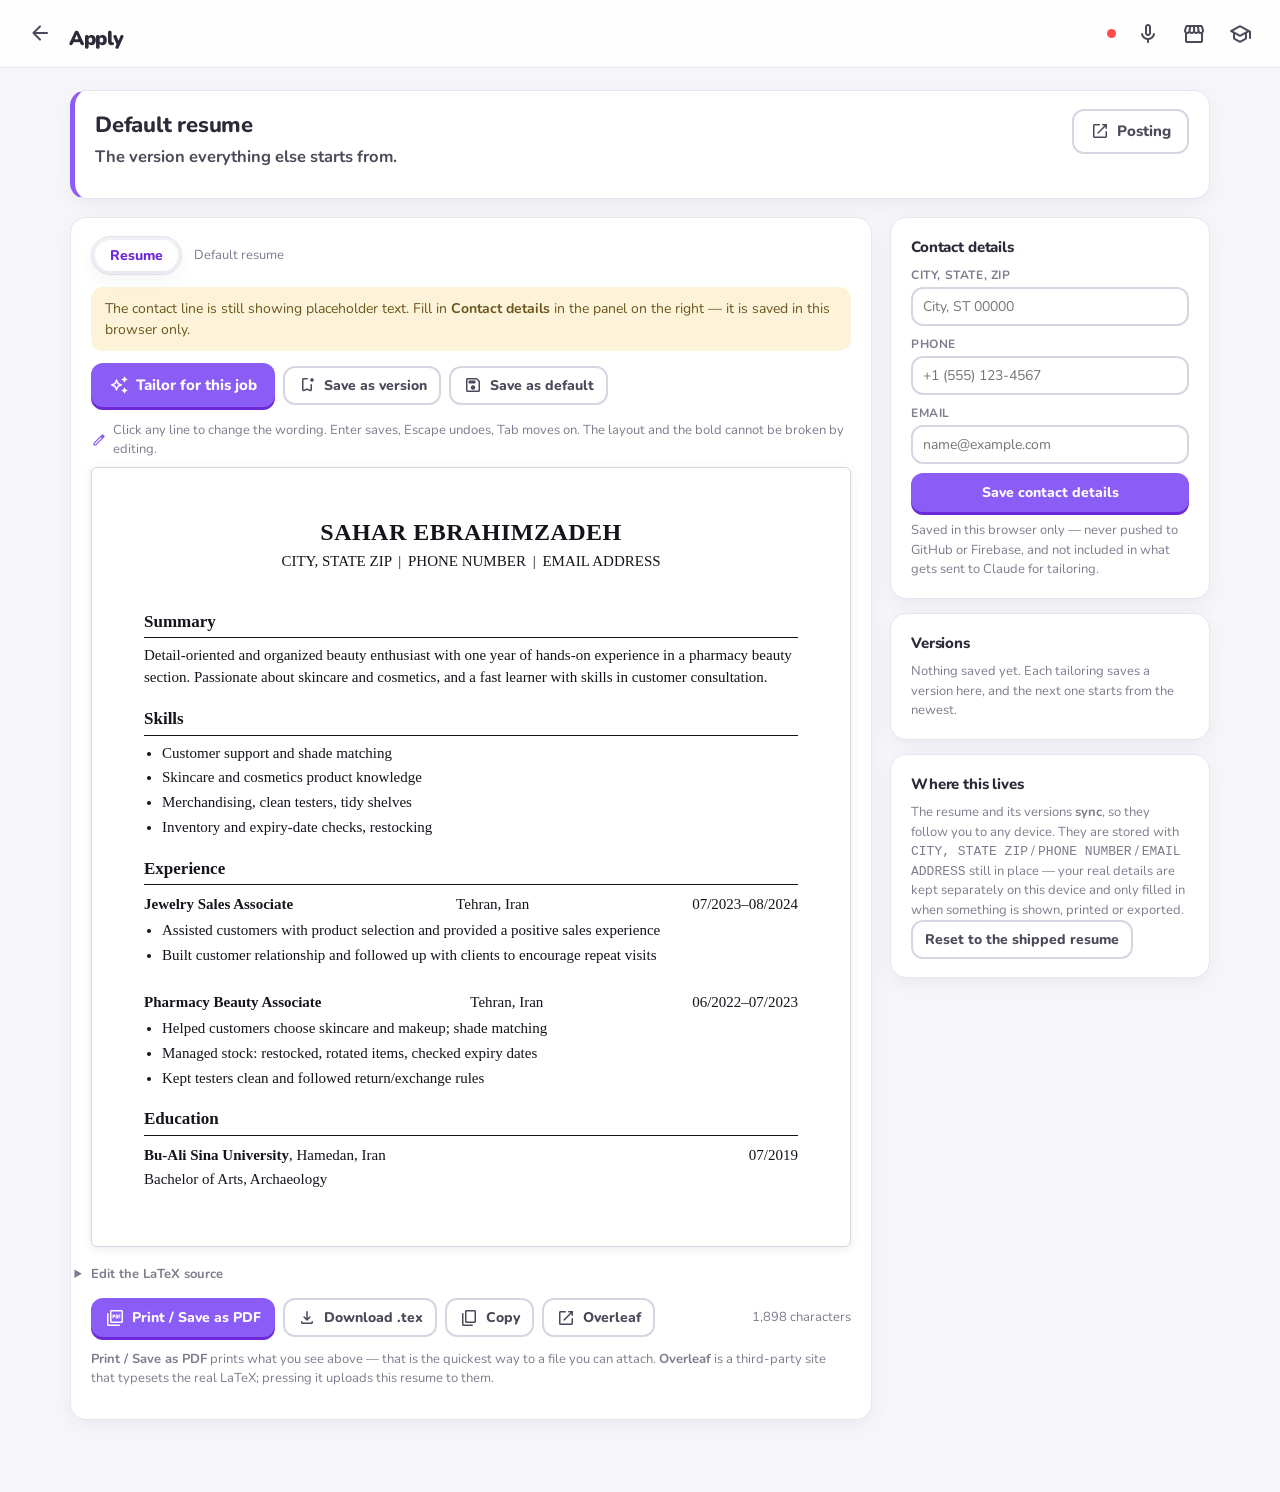
==== commit d095d777: "Turn the shop-floor scenarios into ten real conversations, on their own page The accordion on the pr" ====
--- a/apply.html
+++ b/apply.html
@@ -9,8 +9,8 @@
   <link rel="preconnect" href="https://fonts.gstatic.com" crossorigin />
   <link href="https://fonts.googleapis.com/css2?family=Nunito:wght@400;600;700;800;900&family=Vazirmatn:wght@400;500;700;800&display=swap" rel="stylesheet" />
   <link rel="stylesheet" href="https://fonts.googleapis.com/css2?family=Material+Symbols+Rounded:opsz,wght,FILL,GRAD@24,400,0,0" />
-  <link rel="stylesheet" href="css/style.css?v=13" />
-  <link rel="stylesheet" href="css/apply.css?v=13" />
+  <link rel="stylesheet" href="css/style.css?v=16" />
+  <link rel="stylesheet" href="css/apply.css?v=16" />
 </head>
 <body>
   <header class="topbar">
@@ -24,6 +24,9 @@
       <span id="syncDot" class="sync-dot" title="Sync status"></span>
       <a id="interviewLink" class="icon-btn" href="mock.html" title="Interview questions" aria-label="Interview questions">
         <span class="material-symbols-rounded">mic</span>
+      </a>
+      <a class="icon-btn" href="scenarios.html" title="Shop floor conversations" aria-label="Shop floor conversations">
+        <span class="material-symbols-rounded">storefront</span>
       </a>
       <a class="icon-btn" href="interview.html" title="Interview prep" aria-label="Interview prep">
         <span class="material-symbols-rounded">school</span>
@@ -223,14 +226,14 @@
 
   <div id="toast" class="toast" hidden></div>
 
-  <script src="js/store.js?v=13"></script>
-  <script src="js/sync.js?v=13"></script>
-  <script src="js/ui.js?v=13"></script>
-  <script src="js/data.js?v=13"></script>
-  <script src="js/resume.js?v=13"></script>
-  <script src="js/cover.js?v=13"></script>
-  <script src="js/latex-render.js?v=13"></script>
-  <script src="js/tailor.js?v=13"></script>
-  <script src="js/apply.js?v=13"></script>
+  <script src="js/store.js?v=16"></script>
+  <script src="js/sync.js?v=16"></script>
+  <script src="js/ui.js?v=16"></script>
+  <script src="js/data.js?v=16"></script>
+  <script src="js/resume.js?v=16"></script>
+  <script src="js/cover.js?v=16"></script>
+  <script src="js/latex-render.js?v=16"></script>
+  <script src="js/tailor.js?v=16"></script>
+  <script src="js/apply.js?v=16"></script>
 </body>
 </html>
